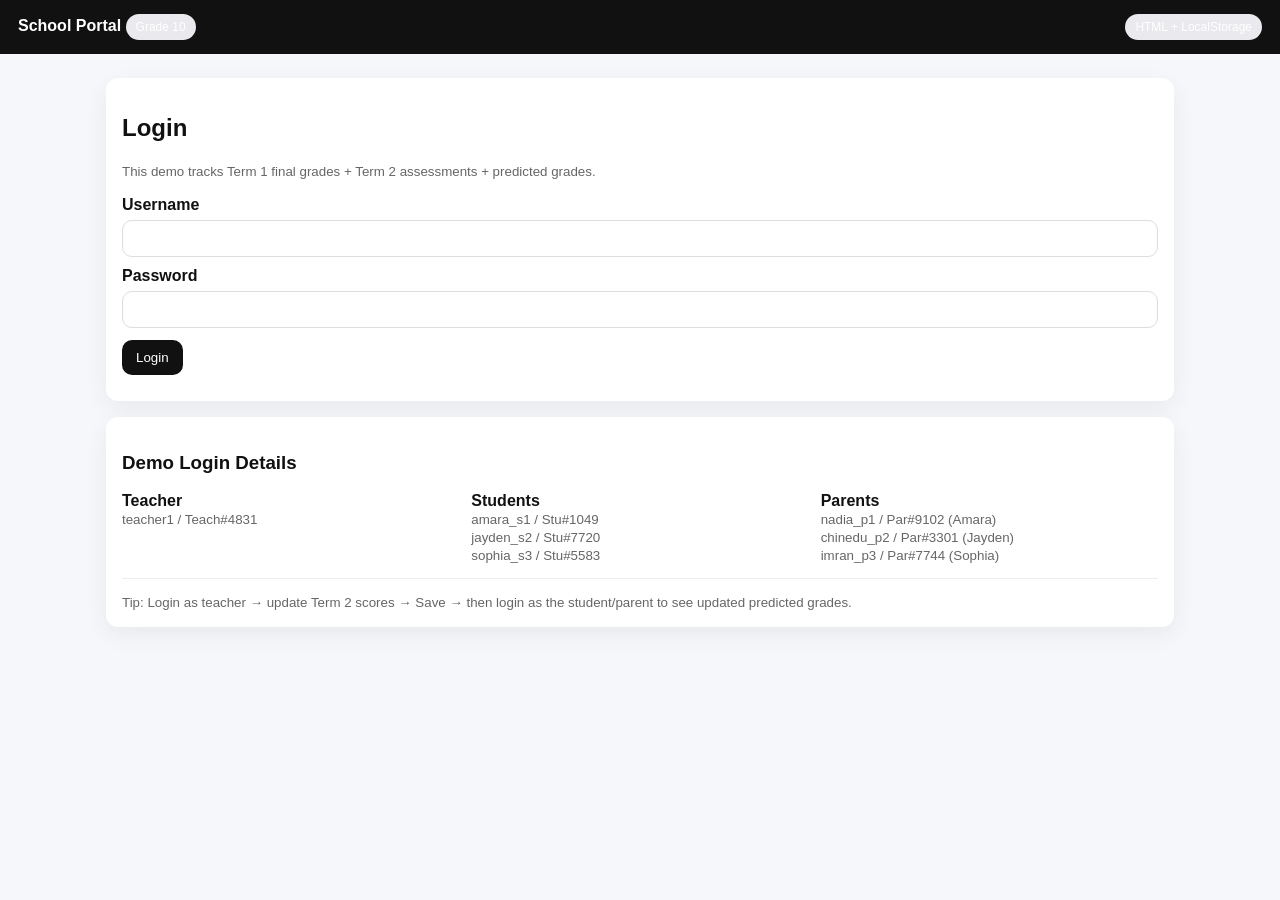
==== parent.html @ 152ae5d8 "Add files via upload" ====
<!DOCTYPE html>
<html lang="en">
<head>
  <meta charset="UTF-8" />
  <meta name="viewport" content="width=device-width, initial-scale=1"/>
  <title>Parent Portal</title>
  <link rel="stylesheet" href="style.css"/>
</head>
<body>
  <header>
    <div>
      <strong>School Portal</strong>
      <span class="badge" id="metaLine"></span>
    </div>
    <div class="row">
      <span class="badge" id="role"></span>
      <span class="badge" id="who"></span>
      <button class="secondary" onclick="schoolPortal.logout()">Logout</button>
    </div>
  </header>

  <div class="container">
    <div class="card">
      <div class="row" style="justify-content:space-between; align-items:flex-start;">
        <div>
          <h2>Child Overview</h2>
          <p><strong>Child:</strong> <span id="childName"></span></p>
          <p><small class="muted">See term grades, predicted results, and teacher comments.</small></p>
        </div>

        <!-- Email teacher -->
        <div style="min-width:220px;">
          <a id="emailTeacherBtn" class="badge" style="display:inline-block; padding:10px 12px; text-decoration:none;">
            Email Teacher
          </a>
          <div><small class="muted">Opens your email app with a pre-filled message.</small></div>
        </div>
      </div>

      <div class="kpi">
        <div class="pill"><strong>Attendance</strong><span id="attendance">-</span></div>
        <div class="pill"><strong>Behaviour</strong><span id="behaviour">-</span></div>
        <div class="pill"><strong>Homework</strong><span id="homework">-</span></div>
      </div>

      <div id="pageError" class="error"></div>

      <hr/>

      <table>
        <thead>
          <tr>
            <th>Subject</th>
            <th>Term 1 Grade (Final)</th>
            <th>Term 2 Assessments Done</th>
            <th>Predicted End of Term 2</th>
            <th>Predicted End of Year</th>
          </tr>
        </thead>
        <tbody id="summaryBody"></tbody>
      </table>
    </div>

    <div id="details"></div>
  </div>

  <script src="app.js"></script>
  <script>
    schoolPortal.renderParentPage();
  </script>
</body>
</html>
---- style.css ----
* { box-sizing: border-box; font-family: Arial, sans-serif; }
body { margin: 0; background: #f6f7fb; color: #111; }
header { background: #111; color: #fff; padding: 14px 18px; display: flex; justify-content: space-between; align-items: center; gap: 12px; flex-wrap: wrap; }
.container { max-width: 1100px; margin: 24px auto; padding: 0 16px; }
.card { background: #fff; border-radius: 12px; padding: 16px; box-shadow: 0 8px 24px rgba(0,0,0,.06); margin-bottom: 16px; }
.grid { display: grid; grid-template-columns: repeat(auto-fit, minmax(260px, 1fr)); gap: 12px; }
label { display:block; font-weight: 600; margin: 10px 0 6px; }
input, select, textarea { width: 100%; padding: 10px; border: 1px solid #ddd; border-radius: 10px; }
textarea { min-height: 90px; resize: vertical; }
button { padding: 10px 14px; border: 0; border-radius: 10px; background: #111; color: #fff; cursor: pointer; }
button.secondary { background: #e9e9ee; color: #111; }
.row { display:flex; gap: 10px; flex-wrap: wrap; align-items: center; }
.badge { display:inline-block; padding: 6px 10px; border-radius: 999px; background:#e9e9ee; font-size: 12px; }
table { width:100%; border-collapse: collapse; margin-top: 10px; }
th, td { text-align:left; padding: 10px; border-bottom: 1px solid #eee; vertical-align: top; }
small.muted { color:#666; }
.error { color: #b00020; font-weight: 600; margin-top: 10px; }
.success { color: #0b7a2c; font-weight: 600; margin-top: 10px; }
hr { border: 0; border-top: 1px solid #eee; margin: 14px 0; }

.progress-wrap { display:flex; flex-direction: column; gap: 6px; }
.progress-bar {
  height: 10px; background: #eee; border-radius: 999px; overflow: hidden;
}
.progress-bar > div {
  height: 100%;
  width: 0%;
  background: #111;
  border-radius: 999px;
}
.kpi { display:flex; gap: 10px; flex-wrap: wrap; }
.kpi .pill { background:#f0f1f6; padding: 10px 12px; border-radius: 12px; }
.kpi .pill strong { display:block; font-size: 14px; }
.kpi .pill span { color:#444; font-size: 13px; }

.progress-bar {
  width: 100%;
  height: 6px;
  background: #eee;
  border-radius: 5px;
  margin-top: 5px;
  overflow: hidden;
}

.progress-bar div {
  height: 100%;
  background: linear-gradient(to right, #4caf50, #2196f3);
  transition: width 0.3s ease;
}
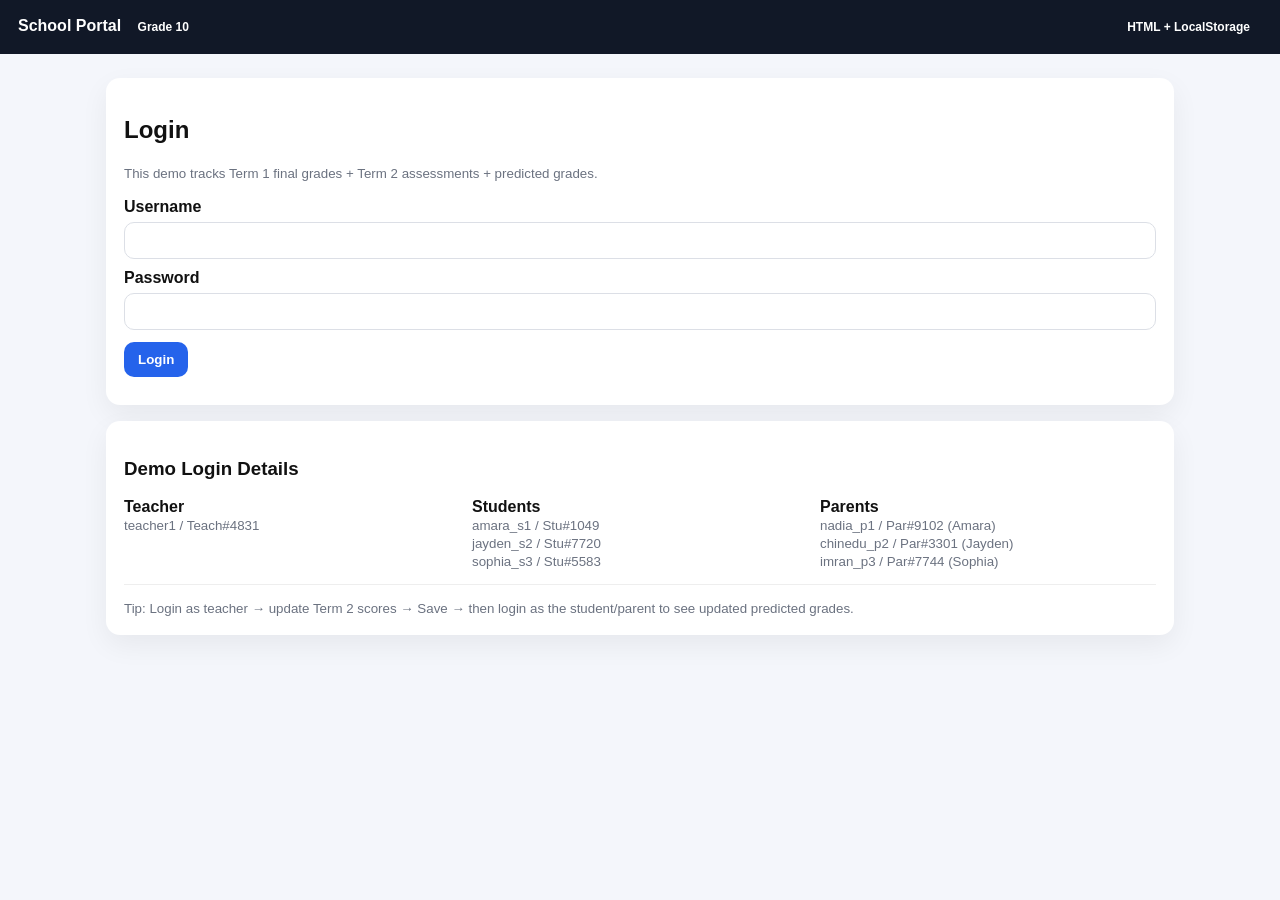
==== commit cecb8eab: "Update parent.html" ====
--- a/parent.html
+++ b/parent.html
@@ -33,7 +33,6 @@
           <a id="emailTeacherBtn" class="badge" style="display:inline-block; padding:10px 12px; text-decoration:none;">
             Email Teacher
           </a>
-          <div><small class="muted">Opens your email app with a pre-filled message.</small></div>
         </div>
       </div>
 
@@ -69,4 +68,4 @@
     schoolPortal.renderParentPage();
   </script>
 </body>
-</html>+</html>
--- a/style.css
+++ b/style.css
@@ -1,49 +1,208 @@
-* { box-sizing: border-box; font-family: Arial, sans-serif; }
-body { margin: 0; background: #f6f7fb; color: #111; }
-header { background: #111; color: #fff; padding: 14px 18px; display: flex; justify-content: space-between; align-items: center; gap: 12px; flex-wrap: wrap; }
-.container { max-width: 1100px; margin: 24px auto; padding: 0 16px; }
-.card { background: #fff; border-radius: 12px; padding: 16px; box-shadow: 0 8px 24px rgba(0,0,0,.06); margin-bottom: 16px; }
-.grid { display: grid; grid-template-columns: repeat(auto-fit, minmax(260px, 1fr)); gap: 12px; }
-label { display:block; font-weight: 600; margin: 10px 0 6px; }
-input, select, textarea { width: 100%; padding: 10px; border: 1px solid #ddd; border-radius: 10px; }
-textarea { min-height: 90px; resize: vertical; }
-button { padding: 10px 14px; border: 0; border-radius: 10px; background: #111; color: #fff; cursor: pointer; }
-button.secondary { background: #e9e9ee; color: #111; }
-.row { display:flex; gap: 10px; flex-wrap: wrap; align-items: center; }
-.badge { display:inline-block; padding: 6px 10px; border-radius: 999px; background:#e9e9ee; font-size: 12px; }
-table { width:100%; border-collapse: collapse; margin-top: 10px; }
-th, td { text-align:left; padding: 10px; border-bottom: 1px solid #eee; vertical-align: top; }
-small.muted { color:#666; }
-.error { color: #b00020; font-weight: 600; margin-top: 10px; }
-.success { color: #0b7a2c; font-weight: 600; margin-top: 10px; }
-hr { border: 0; border-top: 1px solid #eee; margin: 14px 0; }
-
-.progress-wrap { display:flex; flex-direction: column; gap: 6px; }
-.progress-bar {
-  height: 10px; background: #eee; border-radius: 999px; overflow: hidden;
-}
-.progress-bar > div {
-  height: 100%;
-  width: 0%;
-  background: #111;
+/* --------- GLOBAL --------- */
+* {
+  box-sizing: border-box;
+  font-family: Arial, sans-serif;
+}
+
+body {
+  margin: 0;
+  background: #f4f6fb;
+  color: #111;
+}
+
+/* --------- HEADER --------- */
+header {
+  background: #111827;
+  color: #fff;
+  padding: 14px 18px;
+  display: flex;
+  justify-content: space-between;
+  align-items: center;
+  gap: 12px;
+  flex-wrap: wrap;
+}
+
+/* --------- LAYOUT --------- */
+.container {
+  max-width: 1100px;
+  margin: 24px auto;
+  padding: 0 16px;
+}
+
+.card {
+  background: #fff;
+  border-radius: 14px;
+  padding: 18px;
+  box-shadow: 0 10px 28px rgba(0,0,0,0.06);
+  margin-bottom: 16px;
+}
+
+.grid {
+  display: grid;
+  grid-template-columns: repeat(auto-fit, minmax(260px, 1fr));
+  gap: 12px;
+}
+
+.row {
+  display: flex;
+  gap: 10px;
+  flex-wrap: wrap;
+  align-items: center;
+}
+
+/* --------- FORM --------- */
+label {
+  display: block;
+  font-weight: 600;
+  margin: 10px 0 6px;
+}
+
+input,
+select,
+textarea {
+  width: 100%;
+  padding: 10px;
+  border: 1px solid #dcdfe6;
+  border-radius: 10px;
+  transition: border 0.2s ease;
+}
+
+input:focus,
+select:focus,
+textarea:focus {
+  outline: none;
+  border-color: #2563eb;
+}
+
+textarea {
+  min-height: 90px;
+  resize: vertical;
+}
+
+/* --------- BUTTONS --------- */
+button {
+  padding: 10px 14px;
+  border: 0;
+  border-radius: 10px;
+  background: #2563eb;
+  color: #fff;
+  cursor: pointer;
+  font-weight: 600;
+  transition: 0.2s ease;
+}
+
+button:hover {
+  background: #1e4ed8;
+}
+
+button.secondary {
+  background: #e5e7eb;
+  color: #111;
+}
+
+button.secondary:hover {
+  background: #d1d5db;
+}
+
+/* --------- BADGES (FIXED VISIBILITY) --------- */
+.badge {
+  display: inline-block;
+  padding: 6px 12px;
   border-radius: 999px;
-}
-.kpi { display:flex; gap: 10px; flex-wrap: wrap; }
-.kpi .pill { background:#f0f1f6; padding: 10px 12px; border-radius: 12px; }
-.kpi .pill strong { display:block; font-size: 14px; }
-.kpi .pill span { color:#444; font-size: 13px; }
+  font-size: 12px;
+  font-weight: 600;
+  color: #fff;
+}
+
+/* Role-based colours */
+.badge.teacher { background: #2563eb; }  /* blue */
+.badge.student { background: #16a34a; }  /* green */
+.badge.parent  { background: #9333ea; }  /* purple */
+
+/* Info badge (name, grade, etc.) */
+.badge.info { background: #111827; }
+
+/* --------- TABLE --------- */
+table {
+  width: 100%;
+  border-collapse: collapse;
+  margin-top: 10px;
+}
+
+th, td {
+  text-align: left;
+  padding: 10px;
+  border-bottom: 1px solid #eee;
+  vertical-align: top;
+}
+
+th {
+  background: #f9fafb;
+}
+
+/* --------- TEXT --------- */
+small.muted {
+  color: #6b7280;
+}
+
+.error {
+  color: #dc2626;
+  font-weight: 600;
+  margin-top: 10px;
+}
+
+.success {
+  color: #16a34a;
+  font-weight: 600;
+  margin-top: 10px;
+}
+
+hr {
+  border: 0;
+  border-top: 1px solid #eee;
+  margin: 14px 0;
+}
+
+/* --------- KPI --------- */
+.kpi {
+  display: flex;
+  gap: 10px;
+  flex-wrap: wrap;
+}
+
+.kpi .pill {
+  background: #eef2ff;
+  padding: 10px 12px;
+  border-radius: 12px;
+}
+
+.kpi .pill strong {
+  display: block;
+  font-size: 14px;
+}
+
+.kpi .pill span {
+  color: #374151;
+  font-size: 13px;
+}
+
+/* --------- PROGRESS BAR --------- */
+.progress-wrap {
+  display: flex;
+  flex-direction: column;
+  gap: 6px;
+}
 
 .progress-bar {
   width: 100%;
-  height: 6px;
-  background: #eee;
-  border-radius: 5px;
-  margin-top: 5px;
+  height: 8px;
+  background: #e5e7eb;
+  border-radius: 999px;
   overflow: hidden;
 }
 
 .progress-bar div {
   height: 100%;
-  background: linear-gradient(to right, #4caf50, #2196f3);
+  background: linear-gradient(to right, #22c55e, #3b82f6);
   transition: width 0.3s ease;
-}+}
